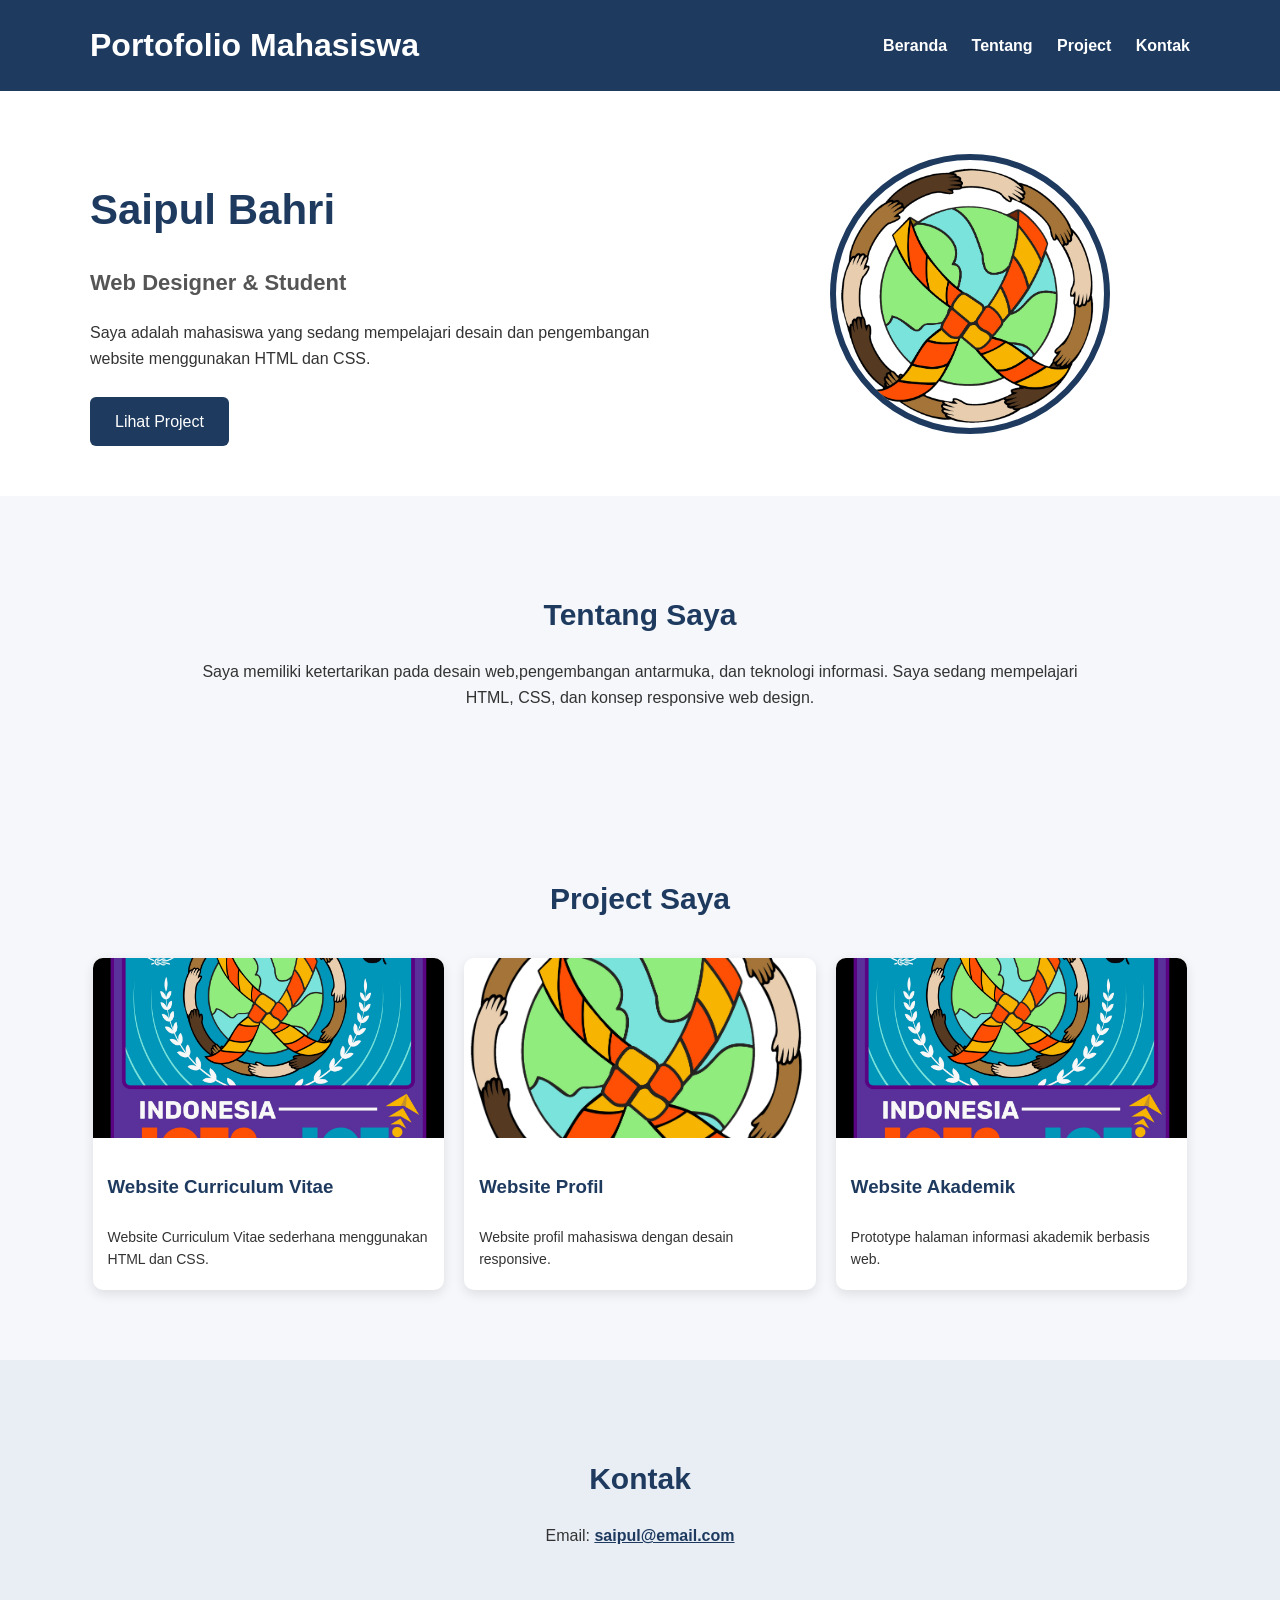
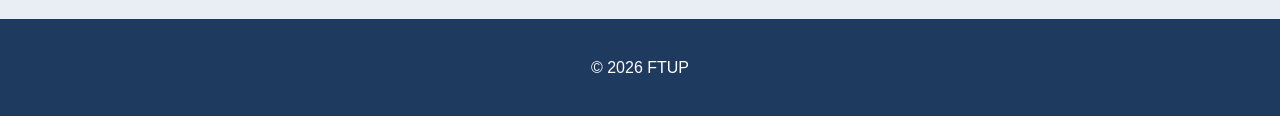
==== contoh2/index.html @ 7df6c48b "first commit" ====
<!DOCTYPE html>
<html lang="id">

<head>
    <meta charset="UTF-8">
    <meta name="viewport" content="width=device-width, initial-scale=1.0">
    <title>Portofolio Mahasiswa</title>
    <!-- External CSS -->
    <link rel="stylesheet" href="./css/style.css">
</head>

<body>
    <!-- Header -->
    <header>
        <div class="container">
            <h1>Portofolio Mahasiswa</h1>
            <nav>
                <a href="#hero">Beranda</a>
                <a href="#tentang">Tentang</a>
                <a href="#project">Project</a>
                <a href="#kontak">Kontak</a>
            </nav>
        </div>
    </header>
    <!-- Hero -->
    <section id="hero">
        <div class="hero-content">
            <div class="hero-text">
                <h2>Saipul Bahri</h2>
                <h3>Web Designer & Student</h3>
                <p>
                    Saya adalah mahasiswa yang sedang mempelajari
                    desain dan pengembangan website menggunakan
                    HTML dan CSS.
                </p>
                <a href="#project" class="button">
                    Lihat Project
                </a>
            </div>
            <div class="hero-image">
                <img src="img/1790876784902.png" alt="Foto profil Saipul bahri">
            </div>
        </div>
    </section>
    <!-- Tentang -->
    <section id="tentang" class="section">
        <div class="container">
            <h2>Tentang Saya</h2>
            <p>
                Saya memiliki ketertarikan pada desain web,pengembangan antarmuka, dan teknologi informasi.
                Saya sedang mempelajari HTML, CSS, dan konsep
                responsive web design.
            </p>
        </div>
    </section>
    <!-- Project -->
    <section id="project" class="section">
        <div class="container">
            <h2>Project Saya</h2>
            <div class="project-wrapper">
                <div class="project-card">
                    <img src="img/@JojoIDOfficial.jpg" alt="Website Curriculum Vitae">
                    <h3>Website Curriculum Vitae</h3>
                    <p>
                        Website Curriculum Vitae sederhana
                        menggunakan HTML dan CSS.
                    </p>
                </div>
                <div class="project-card">
                    <img src="img/1790876784902.png" alt="Website Profil Mahasiswa">
                    <h3>Website Profil</h3>
                    <p>
                        Website profil mahasiswa dengan
                        desain responsive.
                    </p>
                </div>
                <div class="project-card">
                    <img src="img/@JojoIDOfficial.jpg" alt="Website Akademik">
                    <h3>Website Akademik</h3>
                    <p>
                        Prototype halaman informasi akademik
                        berbasis web.
                    </p>
                </div>
            </div>
        </div>
    </section>
    <!-- Kontak -->
    <section id="kontak" class="section">
        <div class="container">
            <h2>Kontak</h2>
            <p>
                Email:
                <a href="mailto:saipul@email.com">
                    saipul@email.com
                </a>
            </p>
        </div>
    </section>
    <!-- Footer -->
    <footer>
        <p>
            &copy; 2026 FTUP
        </p>
    </footer>
</body>

</html>
---- contoh2/css/style.css ----
/* Mengatur seluruh halaman */
* {
    box-sizing: border-box;
}

body {
    font-family: Arial, sans-serif;
    line-height: 1.6;
    color: #333;
    background-color: #f5f7fa;
    margin: 0;
}

img {
    max-width: 100%;
    display: block;
}

/* Container */
.container {
    width: 90%;
    max-width: 1100px;
    margin: auto;
}

/* Header */
header {
    background-color: #1e3a5f;
    color: white;
    padding: 20px 0;
}

header .container {
    display: flex;
    justify-content: space-between;
    align-items: center;
}

header h1 {
    margin: 0;
}

/* Navigation */
nav a {
    color: white;
    text-decoration: none;
    margin-left: 20px;
    font-weight: bold;
}

nav a:hover {
    color: #ffd166;
}

/* Hero */
#hero {
    background-color: white;
    padding: 50px 0;
}

.hero-content {
    width: 90%;
    max-width: 1100px;
    margin: auto;

    display: flex;
    align-items: center;
    justify-content: space-between;
    gap: 50px;
}

.hero-text {
    width: 55%;
}

.hero-text h2 {
    font-size: 42px;
    color: #1e3a5f;
    margin-bottom: 10px;
}

.hero-text h3 {
    font-size: 22px;
    color: #555;
    margin-bottom: 20px;
}

.hero-text p {
    margin-bottom: 25px;
}

.hero-image {
    width: 40%;
}

.hero-image img {
    width: 280px;
    height: 280px;
    object-fit: cover;
    border-radius: 50%;
    margin: auto;
    border: 6px solid #1e3a5f;
}

/* Button */
.button {
    display: inline-block;
    background-color: #1e3a5f;
    color: white;
    padding: 12px 25px;
    text-decoration: none;
    border-radius: 6px;
    transition: 0.3s;
}

.button:hover {
    background-color: #2a5d8f;
}

/* Section */
.section {
    padding: 70px 0;
}

.section h2 {
    text-align: center;
    color: #1e3a5f;
    margin-bottom: 20px;
    font-size: 30px;
}

.section p {
    max-width: 880px;
    margin: auto;
    text-align: center;
}

/* Project */
.project-wrapper {
    display: flex;
    flex-wrap: wrap;
    gap: 20px;
    justify-content: center;
    margin-top: 35px;
}

.project-card {
    width: calc(33.333% - 15px);
    background-color: white;
    border-radius: 10px;
    overflow: hidden;
    box-shadow: 0 4px 12px rgba(0, 0, 0, 0.1);
    transition: 0.3s;
}

.project-card:hover {
    transform: translateY(-5px);
}

.project-card img {
    width: 100%;
    height: 180px;
    object-fit: cover;
}

.project-card h3 {
    padding: 15px 15px 5px;
    color: #1e3a5f;
}

.project-card p {
    padding: 0 15px 20px;
    text-align: left;
    font-size: 14px;
}

/* Kontak */
#kontak {
    background-color: #e9eef5;
}

#kontak a {
    color: #1e3a5f;
    font-weight: bold;
}

/* Footer */
footer {
    background-color: #1e3a5f;
    color: white;
    text-align: center;
    padding: 20px;
}

/* Responsive Design: Tablet */
@media (max-width: 768px) {
    header .container {
        flex-direction: column;
        text-align: center;
    }

    nav {
        margin-top: 15px;
    }

    nav a {
        margin: 0 8px;
    }

    .hero-content {
        flex-direction: column-reverse;
        text-align: center;
    }

    .hero-text,
    .hero-image {
        width: 100%;
    }

    .project-card {
        width: calc(50% - 10px);
    }
}

/* Responsive Design: Smartphone */
@media (max-width: 480px) {
    nav a {
        display: block;
        margin: 5px 0;
    }

    .hero-text h2 {
        font-size: 28px;
    }

    .project-card {
        width: 100%;
    }

    .container {
        width: 92%;
    }

    .hero-image img {
        width: 220px;
        height: 220px;
    }
}
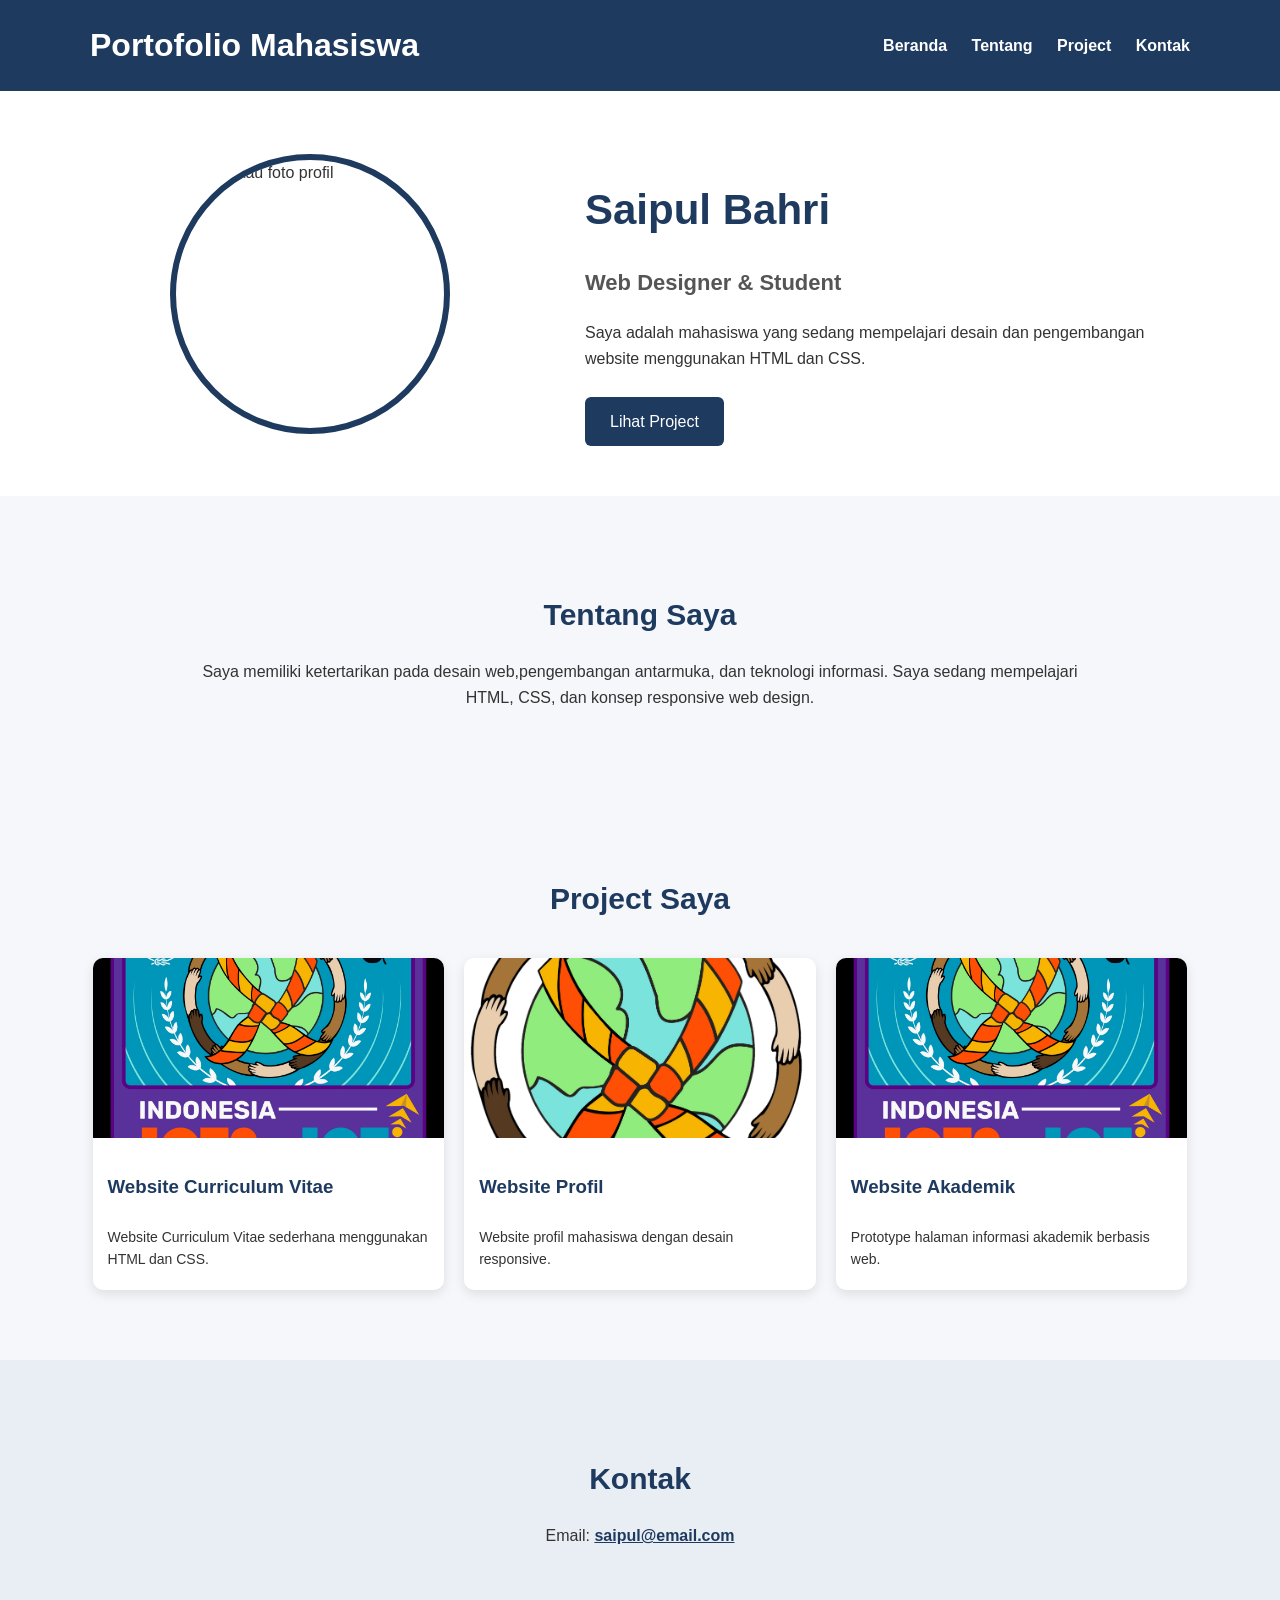
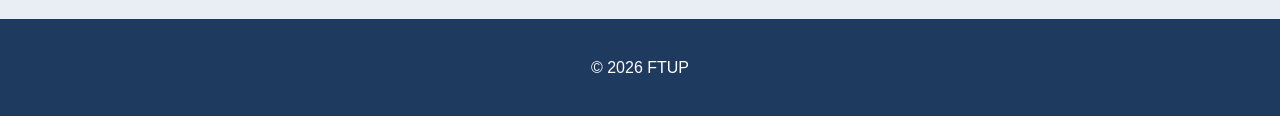
==== commit 2af923c7: "first commit" ====
--- a/contoh2/index.html
+++ b/contoh2/index.html
@@ -23,11 +23,17 @@
         </div>
     </header>
     <!-- Hero -->
+    <!-- Hero -->
     <section id="hero">
         <div class="hero-content">
+            <!-- Gambar di sebelah kiri -->
+            <div class="hero-image">
+                <img src="images/profil.jpg" alt="Logo atau foto profil">
+            </div>
+            <!-- Teks di sebelah kanan -->
             <div class="hero-text">
                 <h2>Saipul Bahri</h2>
-                <h3>Web Designer & Student</h3>
+                <h3>Web Designer &amp; Student</h3>
                 <p>
                     Saya adalah mahasiswa yang sedang mempelajari
                     desain dan pengembangan website menggunakan
@@ -36,9 +42,6 @@
                 <a href="#project" class="button">
                     Lihat Project
                 </a>
-            </div>
-            <div class="hero-image">
-                <img src="img/1790876784902.png" alt="Foto profil Saipul bahri">
             </div>
         </div>
     </section>
